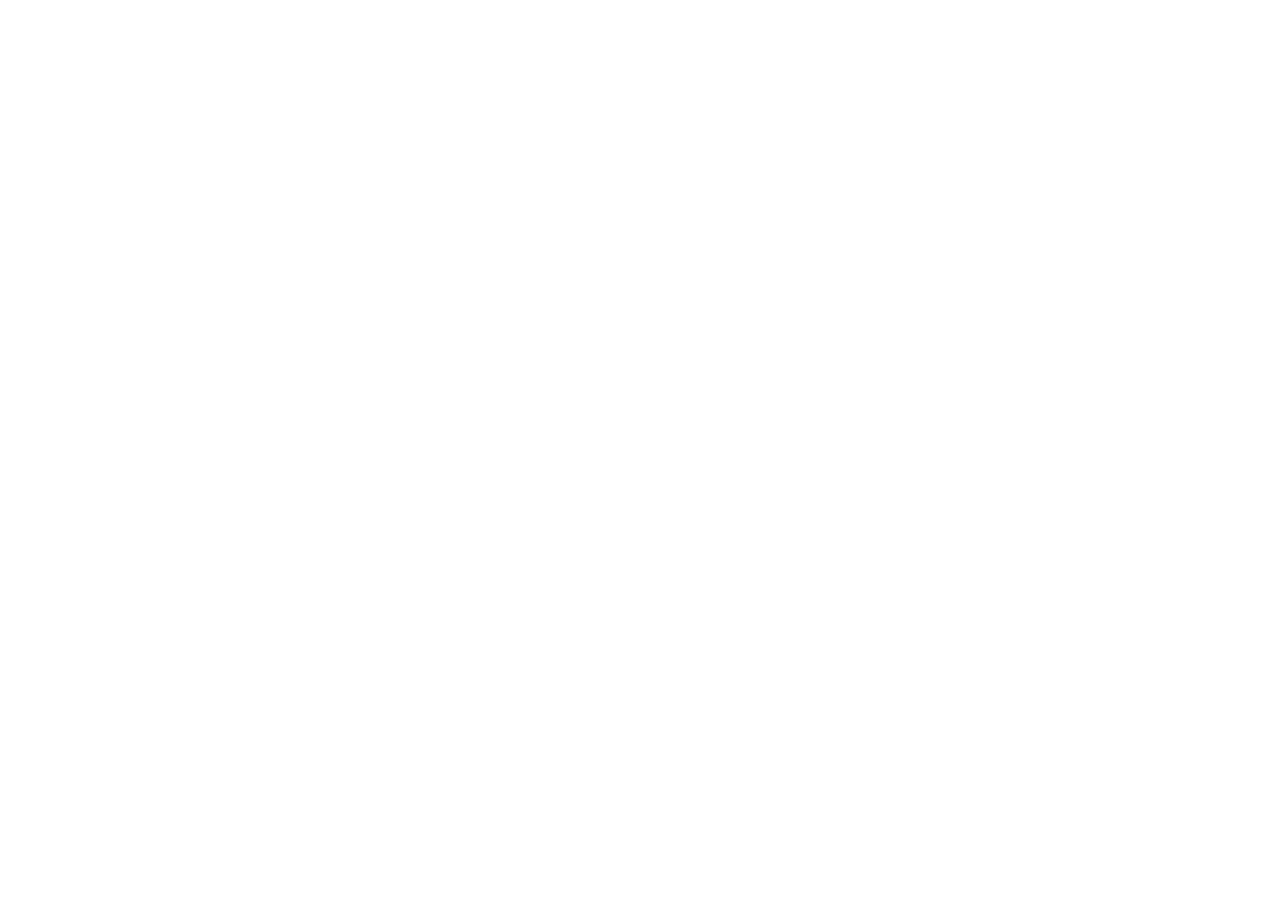
==== index.html @ 089ab348 "First html upload" ====
<!doctype html>
<html class="no-js" lang="es">
<head>
	<meta charset="utf-8">
	<meta http-equiv="x-ua-compatible" content="ie=edge">
	<title>Online Doctor Consultation Singapore | Virtual Doctor Singapore</title>
	<meta name="description" content="">
	<meta name="viewport" content="width=device-width, initial-scale=1, shrink-to-fit=no">
	<link href="assets/images/logo/favicon.png" rel="shortcut icon" type="image/x-icon">

	<!--stylesheet-->
	<!--bootstrap css-->
	<link rel="stylesheet" href="assets/css/bootstrap.min.css">
	<link rel="stylesheet" href="assets/css/animate.min.css">
	<!--fontawesome css-->
	<link rel="stylesheet" href="https://cdnjs.cloudflare.com/ajax/libs/font-awesome/4.7.0/css/font-awesome.min.css">
	<!--jquery css-->
	<script src="assets/css/jquery-ui.min.css"></script>
	<!--carousel css-->
	<link rel="stylesheet" href="assets/css/owl.carousel.min.css">
	<script src=""></script>
	<link rel="stylesheet" href="assets/css/owl.theme.default.min.css">
	<!--style css-->
	<link rel="stylesheet" href="assets/css/style.css">

	<link rel="stylesheet" href="assets/css/responsive.css">

</head>

<body id="page-top">
	<!--==========================================
				Start Header area
	===========================================-->

	<!--==========================================
		 		End Header area
	===========================================-->

	<!-- <div class="scroll-top">
		<a href="#"><i class="fas fa-angle-up"></i></a>
	</div> -->

	<!--jquery js-->
	<script src="assets/js/jquery.js"></script>
	<!--jquery ui js-->
	<script src="assets/js/jquery-ui.min.js"></script>
	<!--bootstrap js-->
	<script src="assets/js/bootstrap.bundle.min.js"></script>
	<!--carousel js-->
	<script src="assets/js/owl.carousel.min.js"></script>
	<!-- isotope -->
	<script src="assets/js/isotope.pkgd.min.js"></script>
	<!--custom js-->
	<script src="assets/js/custom.js"></script>
</body>

</html>
---- assets/css/style.css ----
body {
  margin: 0;
  padding: 0;
  font-family: 'Muli' !important;
  top:0 !important;
  font-size: 16px;
  font-weight: 400;
}

html, body, div, span, applet, object, iframe,
h1, h2, h3, h4, h5, h6, p, blockquote, pre,
a, abbr, acronym, address, big, cite, code,
del, dfn, em, img, ins, kbd, q, s, samp,
small, strike, strong, sub, sup, tt, var,
b, u, i, center,
dl, dt, dd, ol, ul, li,
fieldset, form, label, legend,
table, caption, tbody, tfoot, thead, tr, th, td,
article, aside, canvas, details, embed,
figure, figcaption, footer, header, hgroup,
menu, nav, output, ruby, section, summary,
time, mark, audio, video {
  margin: 0;
  padding: 0;
  border: 0;
  font-size: 100%;
  vertical-align: baseline; }

article, aside, details, figcaption, figure,
footer, header, hgroup, menu, nav, section {
  display: block; }

ol, ul {
  list-style: none; }

blockquote, q {
  quotes: none; }

blockquote:before, blockquote:after,
q:before, q:after {
  content: '';
  content: none; }

table {
  border-collapse: collapse;
  border-spacing: 0; }

h1 {
  margin: 0;
  padding: 0;
  list-style: none; }
h3 {
  margin: 0;
  padding: 0;
  list-style: none; }

h4 {
  margin: 0;
  padding: 0;
  list-style: none; }

h5 {
  margin: 0;
  padding: 0;
  list-style: none; }

h6 {
  margin: 0;
  padding: 0;
  list-style: none; }

p {
  margin: 0;
  padding: 0;
  list-style: none; }

ul {
  margin: 0;
  padding: 0;
  list-style: none; }

li {
  margin: 0;
  padding: 0;
  list-style: none; }

a {
  margin: 0;
  padding: 0;
  list-style: none;
  outline: none !important;
  text-decoration: none !important; 
}

input {
  outline: none !important; 
}

button {
  outline: none !important; 
}
img{
  max-width: 100%;
  height: auto;
}
.sp{
  padding-top: 110px;
  padding-bottom: 110px;
}
h1{
  font-size: 30px;
  font-weight: 900;
  line-height: normal;
  letter-spacing: 0.43px;
  color: #101820;
  margin-bottom: 17.6px;
  text-transform: uppercase;
}
h1 span{
  color: #00c1d5;
}
p{
  font-size: 16px;
  font-weight: normal;
  font-stretch: normal;
  font-style: normal;
  line-height: 1.28;
  letter-spacing: 0.26px;
  color: #101820;
}
p strong {
	color: #101820;
	font-size: 18px;
	padding-bottom: 8px;
	display: inline-block;
}
.bg_white{
  background-color: white;
}
.pt_0{
  padding-top: 0px;
}
.pb_0{
  padding-bottom: 0px;
}
.small_button a {
	font-family: Muli;
	font-size: 16px;
	font-weight: bold;
	font-stretch: normal;
	font-style: normal;
	line-height: normal;
	letter-spacing: normal;
	text-align: center;
	color: #ffffff;
	border-radius: 4px;
	background-color: #00c1d5;
	padding: 8px 27px;
	border-color: #00c1d5;
	margin-top: 15px !important;
	transition: 0.5s;
	display: inline-block;
}
.small_button a:hover{
	background-color: #101820;
}
#page-top {
    overflow-x: hidden !important;
    overflow-y: scroll !important;
}
---- assets/css/responsive.css ----
@media all and (min-width: 1501px) {
 
}
@media all and (max-width: 1266px) {
	.main_manu ul li a {
		font-size: 14px;
		margin-right: 25px;
	}

}
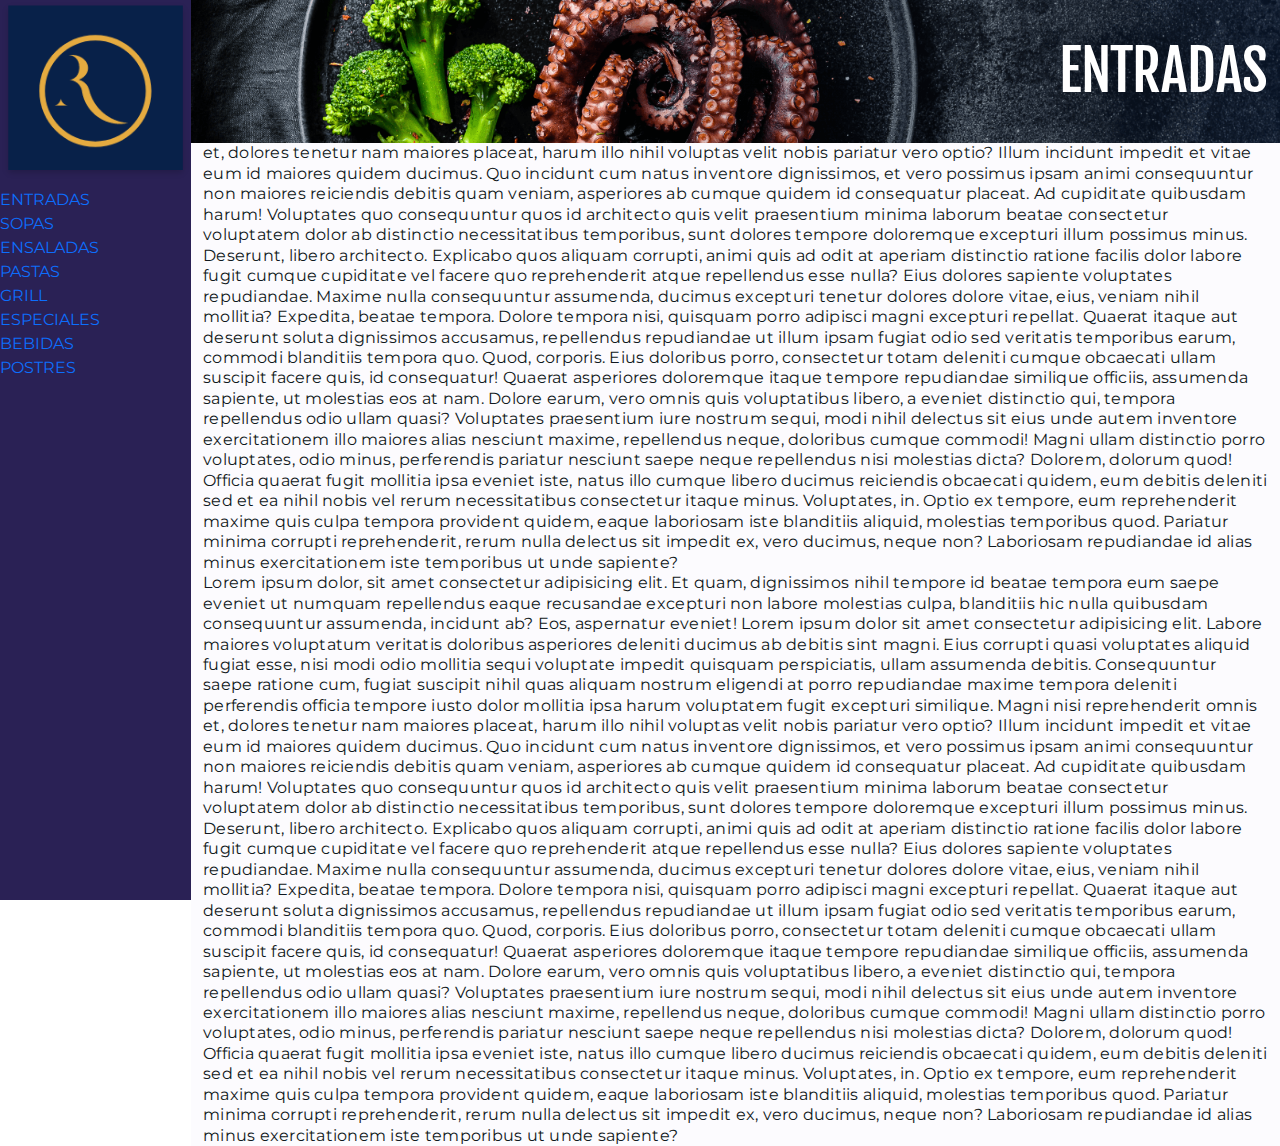
==== commit 9a93e4e4: "header top update" ====
--- a/index.html
+++ b/index.html
@@ -3,7 +3,7 @@
 <head>
 	<meta charset="utf-8">
 	<meta http-equiv="x-ua-compatible" content="ie=edge">
-	<title>Online Doctor Consultation Singapore | Virtual Doctor Singapore</title>
+	<title>Place R</title>
 	<meta name="description" content="">
 	<meta name="viewport" content="width=device-width, initial-scale=1, shrink-to-fit=no">
 	<link href="assets/images/logo/favicon.png" rel="shortcut icon" type="image/x-icon">
@@ -18,16 +18,98 @@
 	<script src="assets/css/jquery-ui.min.css"></script>
 	<!--carousel css-->
 	<link rel="stylesheet" href="assets/css/owl.carousel.min.css">
-	<script src=""></script>
 	<link rel="stylesheet" href="assets/css/owl.theme.default.min.css">
 	<!--style css-->
 	<link rel="stylesheet" href="assets/css/style.css">
-
 	<link rel="stylesheet" href="assets/css/responsive.css">
-
+	<!-- Google font  -->
+	<link href="https://fonts.googleapis.com/css2?family=Fjalla+One&family=Montserrat:wght@300;400;500;600;700&display=swap" rel="stylesheet">
 </head>
 
 <body id="page-top">
+
+	<div class="full_body_area">
+		<!--==========================================
+					Start Header area
+		===========================================-->
+		<div class="left_site_menu_area">
+			<div class="logo">
+				<a href=""><img src="assets/images/logo/logo.png" alt=""></a>
+			</div>
+			<div class="main_menu">
+				<ul>
+					<li><a href="">ENTRADAS</a></li>
+					<li><a href="">SOPAS</a></li>
+					<li><a href="">ENSALADAS</a></li>
+					<li><a href="">PASTAS</a></li>
+					<li><a href="">GRILL</a></li>
+					<li><a href="">ESPECIALES</a></li>
+					<li><a href="">BEBIDAS</a></li>
+					<li><a href="">POSTRES</a></li>
+				</ul>
+			</div>
+		</div>
+		<!--==========================================
+		 			End Header area
+		===========================================-->
+
+		<!--==========================================
+					Start Main Body Area
+		===========================================-->
+		<div class="right_body_content">
+			<!-- Top Common Header -->
+			<div class="common_top_header">
+				<div class="container">
+					<div class="row">
+						<div class="col-12">
+							<div class="top_title">
+								<h1>ENTRADAS</h1>
+							</div>
+						</div>
+					</div>
+				</div>
+			</div>
+			<!-- Top Common Header -->
+			<!-- Main Body content  -->
+			<div class="main_body_content">
+				<div class="container">
+					<div class="row">
+						<div class="col-12">
+							<p>Lorem ipsum dolor, sit amet consectetur adipisicing elit. Et quam, dignissimos nihil tempore id beatae tempora eum saepe eveniet ut numquam repellendus eaque recusandae excepturi non labore molestias culpa, blanditiis hic nulla quibusdam consequuntur assumenda, incidunt ab? Eos, aspernatur eveniet! Lorem ipsum dolor sit amet consectetur adipisicing elit. Labore maiores voluptatum veritatis doloribus asperiores deleniti ducimus ab debitis sint magni. Eius corrupti quasi voluptates aliquid fugiat esse, nisi modi odio mollitia sequi voluptate impedit quisquam perspiciatis, ullam assumenda debitis. Consequuntur saepe ratione cum, fugiat suscipit nihil quas aliquam nostrum eligendi at porro repudiandae maxime tempora deleniti perferendis officia tempore iusto dolor mollitia ipsa harum voluptatem fugit excepturi similique. Magni nisi reprehenderit omnis et, dolores tenetur nam maiores placeat, harum illo nihil voluptas velit nobis pariatur vero optio? Illum incidunt impedit et vitae eum id maiores quidem ducimus. Quo incidunt cum natus inventore dignissimos, et vero possimus ipsam animi consequuntur non maiores reiciendis debitis quam veniam, asperiores ab cumque quidem id consequatur placeat. Ad cupiditate quibusdam harum! Voluptates quo consequuntur quos id architecto quis velit praesentium minima laborum beatae consectetur voluptatem dolor ab distinctio necessitatibus temporibus, sunt dolores tempore doloremque excepturi illum possimus minus. Deserunt, libero architecto. Explicabo quos aliquam corrupti, animi quis ad odit at aperiam distinctio ratione facilis dolor labore fugit cumque cupiditate vel facere quo reprehenderit atque repellendus esse nulla? Eius dolores sapiente voluptates repudiandae. Maxime nulla consequuntur assumenda, ducimus excepturi tenetur dolores dolore vitae, eius, veniam nihil mollitia? Expedita, beatae tempora. Dolore tempora nisi, quisquam porro adipisci magni excepturi repellat. Quaerat itaque aut deserunt soluta dignissimos accusamus, repellendus repudiandae ut illum ipsam fugiat odio sed veritatis temporibus earum, commodi blanditiis tempora quo. Quod, corporis. Eius doloribus porro, consectetur totam deleniti cumque obcaecati ullam suscipit facere quis, id consequatur! Quaerat asperiores doloremque itaque tempore repudiandae similique officiis, assumenda sapiente, ut molestias eos at nam. Dolore earum, vero omnis quis voluptatibus libero, a eveniet distinctio qui, tempora repellendus odio ullam quasi? Voluptates praesentium iure nostrum sequi, modi nihil delectus sit eius unde autem inventore exercitationem illo maiores alias nesciunt maxime, repellendus neque, doloribus cumque commodi! Magni ullam distinctio porro voluptates, odio minus, perferendis pariatur nesciunt saepe neque repellendus nisi molestias dicta? Dolorem, dolorum quod! Officia quaerat fugit mollitia ipsa eveniet iste, natus illo cumque libero ducimus reiciendis obcaecati quidem, eum debitis deleniti sed et ea nihil nobis vel rerum necessitatibus consectetur itaque minus. Voluptates, in. Optio ex tempore, eum reprehenderit maxime quis culpa tempora provident quidem, eaque laboriosam iste blanditiis aliquid, molestias temporibus quod. Pariatur minima corrupti reprehenderit, rerum nulla delectus sit impedit ex, vero ducimus, neque non? Laboriosam repudiandae id alias minus exercitationem iste temporibus ut unde sapiente?</p>
+							<p>Lorem ipsum dolor, sit amet consectetur adipisicing elit. Et quam, dignissimos nihil tempore id beatae tempora eum saepe eveniet ut numquam repellendus eaque recusandae excepturi non labore molestias culpa, blanditiis hic nulla quibusdam consequuntur assumenda, incidunt ab? Eos, aspernatur eveniet! Lorem ipsum dolor sit amet consectetur adipisicing elit. Labore maiores voluptatum veritatis doloribus asperiores deleniti ducimus ab debitis sint magni. Eius corrupti quasi voluptates aliquid fugiat esse, nisi modi odio mollitia sequi voluptate impedit quisquam perspiciatis, ullam assumenda debitis. Consequuntur saepe ratione cum, fugiat suscipit nihil quas aliquam nostrum eligendi at porro repudiandae maxime tempora deleniti perferendis officia tempore iusto dolor mollitia ipsa harum voluptatem fugit excepturi similique. Magni nisi reprehenderit omnis et, dolores tenetur nam maiores placeat, harum illo nihil voluptas velit nobis pariatur vero optio? Illum incidunt impedit et vitae eum id maiores quidem ducimus. Quo incidunt cum natus inventore dignissimos, et vero possimus ipsam animi consequuntur non maiores reiciendis debitis quam veniam, asperiores ab cumque quidem id consequatur placeat. Ad cupiditate quibusdam harum! Voluptates quo consequuntur quos id architecto quis velit praesentium minima laborum beatae consectetur voluptatem dolor ab distinctio necessitatibus temporibus, sunt dolores tempore doloremque excepturi illum possimus minus. Deserunt, libero architecto. Explicabo quos aliquam corrupti, animi quis ad odit at aperiam distinctio ratione facilis dolor labore fugit cumque cupiditate vel facere quo reprehenderit atque repellendus esse nulla? Eius dolores sapiente voluptates repudiandae. Maxime nulla consequuntur assumenda, ducimus excepturi tenetur dolores dolore vitae, eius, veniam nihil mollitia? Expedita, beatae tempora. Dolore tempora nisi, quisquam porro adipisci magni excepturi repellat. Quaerat itaque aut deserunt soluta dignissimos accusamus, repellendus repudiandae ut illum ipsam fugiat odio sed veritatis temporibus earum, commodi blanditiis tempora quo. Quod, corporis. Eius doloribus porro, consectetur totam deleniti cumque obcaecati ullam suscipit facere quis, id consequatur! Quaerat asperiores doloremque itaque tempore repudiandae similique officiis, assumenda sapiente, ut molestias eos at nam. Dolore earum, vero omnis quis voluptatibus libero, a eveniet distinctio qui, tempora repellendus odio ullam quasi? Voluptates praesentium iure nostrum sequi, modi nihil delectus sit eius unde autem inventore exercitationem illo maiores alias nesciunt maxime, repellendus neque, doloribus cumque commodi! Magni ullam distinctio porro voluptates, odio minus, perferendis pariatur nesciunt saepe neque repellendus nisi molestias dicta? Dolorem, dolorum quod! Officia quaerat fugit mollitia ipsa eveniet iste, natus illo cumque libero ducimus reiciendis obcaecati quidem, eum debitis deleniti sed et ea nihil nobis vel rerum necessitatibus consectetur itaque minus. Voluptates, in. Optio ex tempore, eum reprehenderit maxime quis culpa tempora provident quidem, eaque laboriosam iste blanditiis aliquid, molestias temporibus quod. Pariatur minima corrupti reprehenderit, rerum nulla delectus sit impedit ex, vero ducimus, neque non? Laboriosam repudiandae id alias minus exercitationem iste temporibus ut unde sapiente?</p>
+						</div>
+					</div>
+				</div>
+			</div>
+			<!-- Main Body content  -->
+			<!-- Footer Area  -->
+			<footer class="footer_area">
+				<div class="container">
+					<div class="row">
+						<div class="col-12">
+							
+						</div>
+					</div>
+				</div>
+			</footer>
+			<!-- Footer Area  -->
+		</div>
+		<!--==========================================
+					End Main Body Area
+		===========================================-->
+
+	</div>
+	
+
+
+
+
+
+
+
+
+
+
 	<!--==========================================
 				Start Header area
 	===========================================-->
@@ -36,9 +118,6 @@
 		 		End Header area
 	===========================================-->
 
-	<!-- <div class="scroll-top">
-		<a href="#"><i class="fas fa-angle-up"></i></a>
-	</div> -->
 
 	<!--jquery js-->
 	<script src="assets/js/jquery.js"></script>
--- a/assets/css/style.css
+++ b/assets/css/style.css
@@ -1,10 +1,10 @@
 body {
   margin: 0;
   padding: 0;
-  font-family: 'Muli' !important;
   top:0 !important;
   font-size: 16px;
   font-weight: 400;
+  font-family: 'Montserrat', sans-serif;
 }
 
 html, body, div, span, applet, object, iframe,
@@ -108,13 +108,11 @@
   padding-bottom: 110px;
 }
 h1{
-  font-size: 30px;
-  font-weight: 900;
-  line-height: normal;
-  letter-spacing: 0.43px;
-  color: #101820;
-  margin-bottom: 17.6px;
+  font-size: 56px;
+  font-weight: 400;
+  color: #FFF;
   text-transform: uppercase;
+  font-family: 'Fjalla One', sans-serif;
 }
 h1 span{
   color: #00c1d5;
@@ -169,3 +167,38 @@
     overflow-y: scroll !important;
 }
 
+/* Menu page Area  */
+.full_body_area {
+	display: -webkit-box;
+	display: -ms-flexbox;
+	display: flex;
+	-webkit-box-pack: flex-end;;
+	-ms-flex-pack: flex-end;;
+	justify-content: flex-end;
+	overflow: hidden;
+}
+.left_site_menu_area {
+	width: 191px;
+	overflow: hidden;
+	height: 100vh;
+	background: #2A2155;
+	position: fixed;
+	z-index: 1;
+	top: 0;
+	left: 0;
+}
+.right_body_content {
+	width: calc(100% - 191px);
+	height: 100%;
+	background: #FCFBFE;
+}
+.common_top_header {
+	background: url('../images/banner/banner-1.png') no-repeat 0 0 / cover;
+	position: fixed;
+	width: calc(100% - 191px);
+	display: s;
+}
+.top_title h1 {
+	text-align: right;
+	padding: 38px 0px;
+}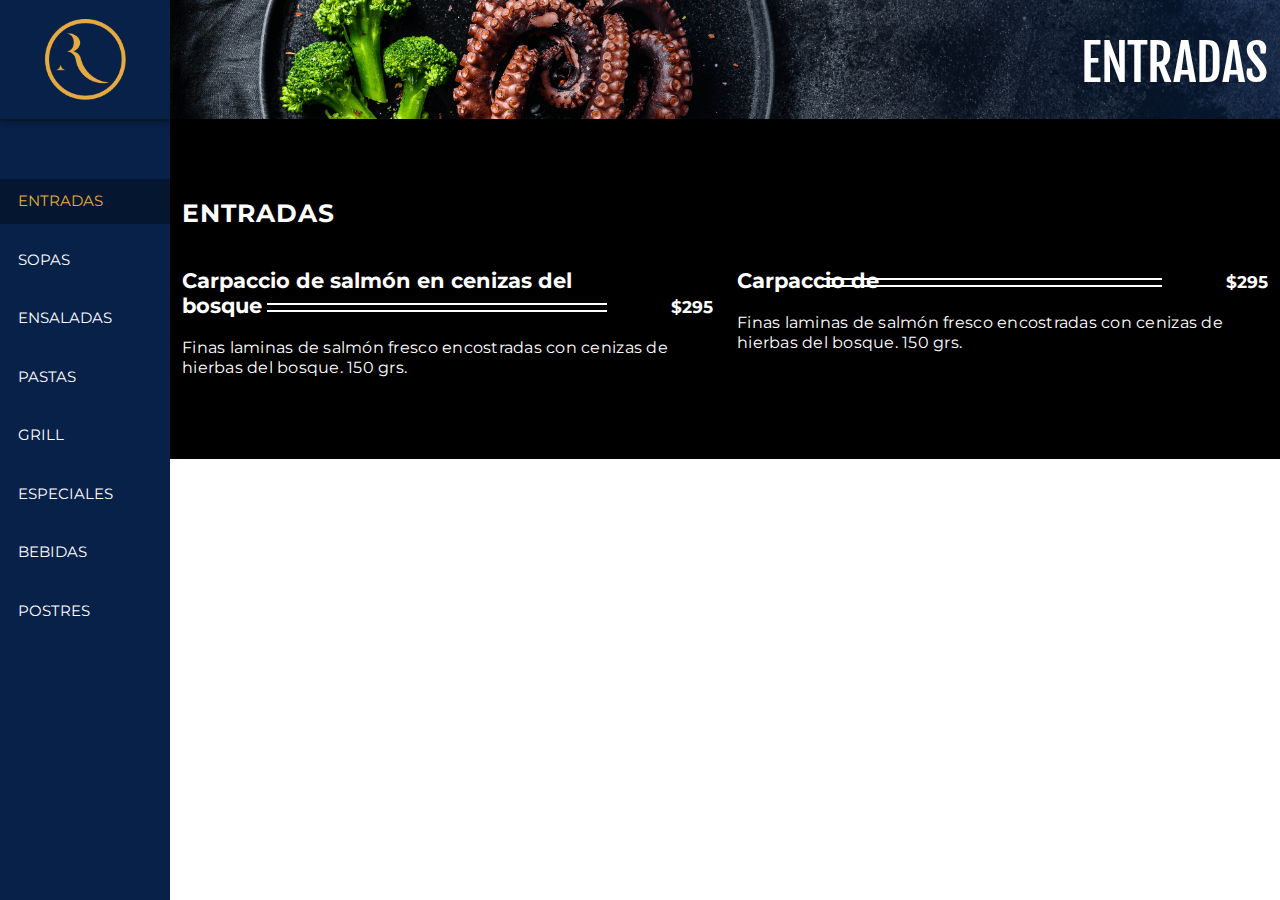
==== commit 27a6ab54: "last update" ====
--- a/index.html
+++ b/index.html
@@ -34,11 +34,11 @@
 		===========================================-->
 		<div class="left_site_menu_area">
 			<div class="logo">
-				<a href=""><img src="assets/images/logo/logo.png" alt=""></a>
+				<a href="index.html"><img src="assets/images/logo/logo.png" alt="logo"></a>
 			</div>
 			<div class="main_menu">
 				<ul>
-					<li><a href="">ENTRADAS</a></li>
+					<li><a class="menu_active" href="">ENTRADAS</a></li>
 					<li><a href="">SOPAS</a></li>
 					<li><a href="">ENSALADAS</a></li>
 					<li><a href="">PASTAS</a></li>
@@ -71,12 +71,35 @@
 			</div>
 			<!-- Top Common Header -->
 			<!-- Main Body content  -->
-			<div class="main_body_content">
+			<div class="main_body_content sp">
 				<div class="container">
 					<div class="row">
 						<div class="col-12">
-							<p>Lorem ipsum dolor, sit amet consectetur adipisicing elit. Et quam, dignissimos nihil tempore id beatae tempora eum saepe eveniet ut numquam repellendus eaque recusandae excepturi non labore molestias culpa, blanditiis hic nulla quibusdam consequuntur assumenda, incidunt ab? Eos, aspernatur eveniet! Lorem ipsum dolor sit amet consectetur adipisicing elit. Labore maiores voluptatum veritatis doloribus asperiores deleniti ducimus ab debitis sint magni. Eius corrupti quasi voluptates aliquid fugiat esse, nisi modi odio mollitia sequi voluptate impedit quisquam perspiciatis, ullam assumenda debitis. Consequuntur saepe ratione cum, fugiat suscipit nihil quas aliquam nostrum eligendi at porro repudiandae maxime tempora deleniti perferendis officia tempore iusto dolor mollitia ipsa harum voluptatem fugit excepturi similique. Magni nisi reprehenderit omnis et, dolores tenetur nam maiores placeat, harum illo nihil voluptas velit nobis pariatur vero optio? Illum incidunt impedit et vitae eum id maiores quidem ducimus. Quo incidunt cum natus inventore dignissimos, et vero possimus ipsam animi consequuntur non maiores reiciendis debitis quam veniam, asperiores ab cumque quidem id consequatur placeat. Ad cupiditate quibusdam harum! Voluptates quo consequuntur quos id architecto quis velit praesentium minima laborum beatae consectetur voluptatem dolor ab distinctio necessitatibus temporibus, sunt dolores tempore doloremque excepturi illum possimus minus. Deserunt, libero architecto. Explicabo quos aliquam corrupti, animi quis ad odit at aperiam distinctio ratione facilis dolor labore fugit cumque cupiditate vel facere quo reprehenderit atque repellendus esse nulla? Eius dolores sapiente voluptates repudiandae. Maxime nulla consequuntur assumenda, ducimus excepturi tenetur dolores dolore vitae, eius, veniam nihil mollitia? Expedita, beatae tempora. Dolore tempora nisi, quisquam porro adipisci magni excepturi repellat. Quaerat itaque aut deserunt soluta dignissimos accusamus, repellendus repudiandae ut illum ipsam fugiat odio sed veritatis temporibus earum, commodi blanditiis tempora quo. Quod, corporis. Eius doloribus porro, consectetur totam deleniti cumque obcaecati ullam suscipit facere quis, id consequatur! Quaerat asperiores doloremque itaque tempore repudiandae similique officiis, assumenda sapiente, ut molestias eos at nam. Dolore earum, vero omnis quis voluptatibus libero, a eveniet distinctio qui, tempora repellendus odio ullam quasi? Voluptates praesentium iure nostrum sequi, modi nihil delectus sit eius unde autem inventore exercitationem illo maiores alias nesciunt maxime, repellendus neque, doloribus cumque commodi! Magni ullam distinctio porro voluptates, odio minus, perferendis pariatur nesciunt saepe neque repellendus nisi molestias dicta? Dolorem, dolorum quod! Officia quaerat fugit mollitia ipsa eveniet iste, natus illo cumque libero ducimus reiciendis obcaecati quidem, eum debitis deleniti sed et ea nihil nobis vel rerum necessitatibus consectetur itaque minus. Voluptates, in. Optio ex tempore, eum reprehenderit maxime quis culpa tempora provident quidem, eaque laboriosam iste blanditiis aliquid, molestias temporibus quod. Pariatur minima corrupti reprehenderit, rerum nulla delectus sit impedit ex, vero ducimus, neque non? Laboriosam repudiandae id alias minus exercitationem iste temporibus ut unde sapiente?</p>
-							<p>Lorem ipsum dolor, sit amet consectetur adipisicing elit. Et quam, dignissimos nihil tempore id beatae tempora eum saepe eveniet ut numquam repellendus eaque recusandae excepturi non labore molestias culpa, blanditiis hic nulla quibusdam consequuntur assumenda, incidunt ab? Eos, aspernatur eveniet! Lorem ipsum dolor sit amet consectetur adipisicing elit. Labore maiores voluptatum veritatis doloribus asperiores deleniti ducimus ab debitis sint magni. Eius corrupti quasi voluptates aliquid fugiat esse, nisi modi odio mollitia sequi voluptate impedit quisquam perspiciatis, ullam assumenda debitis. Consequuntur saepe ratione cum, fugiat suscipit nihil quas aliquam nostrum eligendi at porro repudiandae maxime tempora deleniti perferendis officia tempore iusto dolor mollitia ipsa harum voluptatem fugit excepturi similique. Magni nisi reprehenderit omnis et, dolores tenetur nam maiores placeat, harum illo nihil voluptas velit nobis pariatur vero optio? Illum incidunt impedit et vitae eum id maiores quidem ducimus. Quo incidunt cum natus inventore dignissimos, et vero possimus ipsam animi consequuntur non maiores reiciendis debitis quam veniam, asperiores ab cumque quidem id consequatur placeat. Ad cupiditate quibusdam harum! Voluptates quo consequuntur quos id architecto quis velit praesentium minima laborum beatae consectetur voluptatem dolor ab distinctio necessitatibus temporibus, sunt dolores tempore doloremque excepturi illum possimus minus. Deserunt, libero architecto. Explicabo quos aliquam corrupti, animi quis ad odit at aperiam distinctio ratione facilis dolor labore fugit cumque cupiditate vel facere quo reprehenderit atque repellendus esse nulla? Eius dolores sapiente voluptates repudiandae. Maxime nulla consequuntur assumenda, ducimus excepturi tenetur dolores dolore vitae, eius, veniam nihil mollitia? Expedita, beatae tempora. Dolore tempora nisi, quisquam porro adipisci magni excepturi repellat. Quaerat itaque aut deserunt soluta dignissimos accusamus, repellendus repudiandae ut illum ipsam fugiat odio sed veritatis temporibus earum, commodi blanditiis tempora quo. Quod, corporis. Eius doloribus porro, consectetur totam deleniti cumque obcaecati ullam suscipit facere quis, id consequatur! Quaerat asperiores doloremque itaque tempore repudiandae similique officiis, assumenda sapiente, ut molestias eos at nam. Dolore earum, vero omnis quis voluptatibus libero, a eveniet distinctio qui, tempora repellendus odio ullam quasi? Voluptates praesentium iure nostrum sequi, modi nihil delectus sit eius unde autem inventore exercitationem illo maiores alias nesciunt maxime, repellendus neque, doloribus cumque commodi! Magni ullam distinctio porro voluptates, odio minus, perferendis pariatur nesciunt saepe neque repellendus nisi molestias dicta? Dolorem, dolorum quod! Officia quaerat fugit mollitia ipsa eveniet iste, natus illo cumque libero ducimus reiciendis obcaecati quidem, eum debitis deleniti sed et ea nihil nobis vel rerum necessitatibus consectetur itaque minus. Voluptates, in. Optio ex tempore, eum reprehenderit maxime quis culpa tempora provident quidem, eaque laboriosam iste blanditiis aliquid, molestias temporibus quod. Pariatur minima corrupti reprehenderit, rerum nulla delectus sit impedit ex, vero ducimus, neque non? Laboriosam repudiandae id alias minus exercitationem iste temporibus ut unde sapiente?</p>
+							<div class="title">
+								<h2>ENTRADAS</h2>
+							</div>
+						</div>
+					</div>
+					<div class="row">
+						<div class="col-md-6">
+							<div class="item_block_price">
+								<div class="price_title">
+									<h3>Carpaccio de salmón en cenizas del bosque</h3>
+									<strong>$295</strong>
+								</div>
+								<p>Finas laminas de salmón fresco encostradas con cenizas de hierbas del bosque.
+									150 grs.</p>
+							</div>
+						</div>
+						<div class="col-md-6">
+							<div class="item_block_price">
+								<div class="price_title">
+									<h3>Carpaccio de </h3>
+									<strong>$295</strong>
+								</div>
+								<p>Finas laminas de salmón fresco encostradas con cenizas de hierbas del bosque.
+									150 grs.</p>
+							</div>
 						</div>
 					</div>
 				</div>
@@ -87,7 +110,7 @@
 				<div class="container">
 					<div class="row">
 						<div class="col-12">
-							
+
 						</div>
 					</div>
 				</div>
@@ -100,14 +123,6 @@
 
 	</div>
 	
-
-
-
-
-
-
-
-
 
 
 	<!--==========================================
--- a/assets/css/style.css
+++ b/assets/css/style.css
@@ -6,7 +6,6 @@
   font-weight: 400;
   font-family: 'Montserrat', sans-serif;
 }
-
 html, body, div, span, applet, object, iframe,
 h1, h2, h3, h4, h5, h6, p, blockquote, pre,
 a, abbr, acronym, address, big, cite, code,
@@ -89,7 +88,8 @@
   padding: 0;
   list-style: none;
   outline: none !important;
-  text-decoration: none !important; 
+  text-decoration: none !important;
+  display: inline-block; 
 }
 
 input {
@@ -104,11 +104,11 @@
   height: auto;
 }
 .sp{
-  padding-top: 110px;
-  padding-bottom: 110px;
+  padding-top: 80px;
+  padding-bottom: 80px;
 }
 h1{
-  font-size: 56px;
+  font-size: 50px;
   font-weight: 400;
   color: #FFF;
   text-transform: uppercase;
@@ -124,7 +124,7 @@
   font-style: normal;
   line-height: 1.28;
   letter-spacing: 0.26px;
-  color: #101820;
+  color: #FFF;
 }
 p strong {
 	color: #101820;
@@ -178,27 +178,118 @@
 	overflow: hidden;
 }
 .left_site_menu_area {
-	width: 191px;
+	width: 170px;
 	overflow: hidden;
 	height: 100vh;
-	background: #2A2155;
+	background: #082149;
 	position: fixed;
 	z-index: 1;
 	top: 0;
 	left: 0;
 }
 .right_body_content {
-	width: calc(100% - 191px);
+	width: calc(100% - 170px);
 	height: 100%;
 	background: #FCFBFE;
 }
 .common_top_header {
 	background: url('../images/banner/banner-1.png') no-repeat 0 0 / cover;
 	position: fixed;
-	width: calc(100% - 191px);
-	display: s;
+	width: calc(100% - 170px);
+  height: 119px;
+  z-index: 1010;
 }
 .top_title h1 {
 	text-align: right;
-	padding: 38px 0px;
+	padding: 26px 0px;
+	margin-top: 7px;
+}
+.main_body_content {
+	margin-top: 118px;
+	background: #000000;
+}
+.logo a {
+	text-align: center;
+	box-shadow: 0px 0px 6px 1px #0d0d0d;
+	height: 119px;
+	display: flex;
+	align-items: center;
+	justify-content: center;
+}
+.logo a img {
+	height: 81px;
+	text-align: center;
+}
+.main_menu {
+	margin-top: 60px;
+}
+.main_menu ul li a {
+	color: #FFF;
+	text-transform: uppercase;
+	font-size: 15px;
+	font-weight: 400;
+	padding: 11px 18px;
+	margin-bottom: 14px;
+	width: 100%;
+	transition: 0.5s;
+}
+.main_menu ul li a:hover{
+  background: #051630;
+  color: #E5AB40;
+}
+.menu_active{
+  background: #051630;
+  color: #E5AB40 !important;
+}
+.title h2 {
+	font-size: 25px;
+	color: #FFF;
+	font-weight: 700;
+	margin-bottom: 40px;
+	letter-spacing: 1px;
+	display: inline-block;
+}
+.price_title {
+	color: #FFF;
+	display: flex;
+	justify-content: space-between;
+	align-items: flex-end;
+	margin-bottom: 20px;
+}
+.price_title h3 {
+	font-size: 21px;
+	font-weight: 700;
+	width: 80%;
+	line-height: normal;
+	color: #FFF;
+	position: relative;
+	display: inline-block;
+	background-color: black;
+}
+.price_title h3::after {
+	position: absolute;
+	content: "";
+	width: inherit;
+	height: 2px;
+	background: #FFF;
+	bottom: 13px;
+	z-index: 0;
+	right: 0;
+}
+.price_title h3::before {
+	position: absolute;
+	content: "";
+	width: inherit;
+	height: 2px;
+	background: #FFF;
+	bottom: 6px;
+	z-index: 0;
+	right: 0;
+}
+.price_title strong {
+	color: #ffffff;
+	font-size: 17px;
+	display: block;
+	overflow: hidden;
+	line-height: 22px;
 }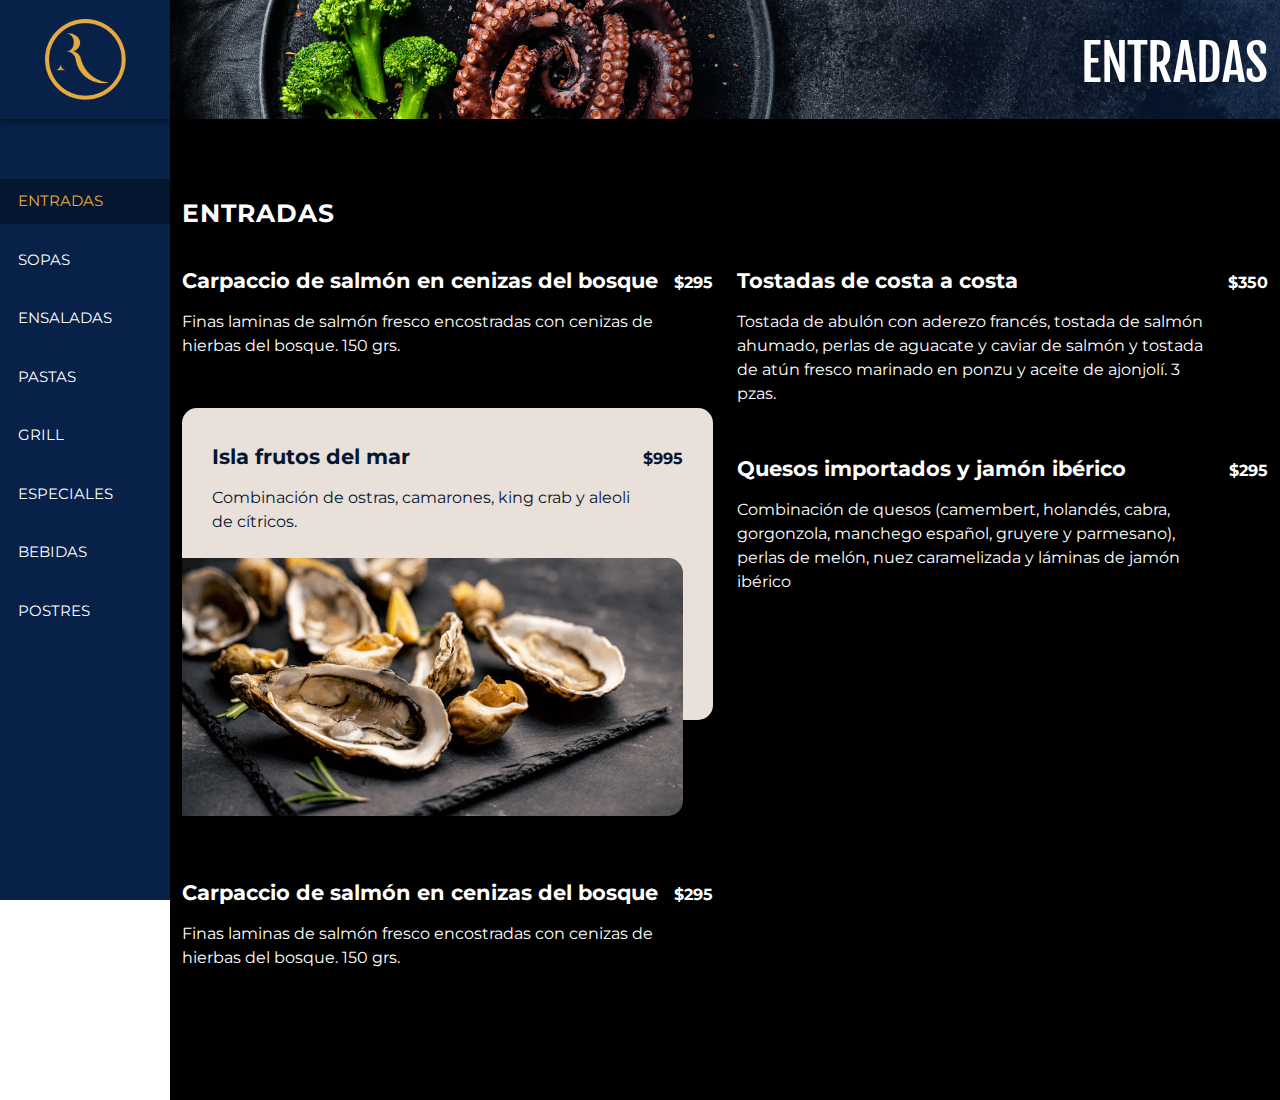
==== commit 7fb692ad: "home section update" ====
--- a/index.html
+++ b/index.html
@@ -82,24 +82,96 @@
 					</div>
 					<div class="row">
 						<div class="col-md-6">
-							<div class="item_block_price">
-								<div class="price_title">
-									<h3>Carpaccio de salmón en cenizas del bosque</h3>
-									<strong>$295</strong>
+							<!-- Single Item Price  -->
+							<div class="item_block_price">
+								<div class="price_title_top">
+									<div class="price_title">
+										<h3>Carpaccio de salmón en cenizas del bosque</h3>
+									</div>
+									<div class="p_price">
+										<strong>$295</strong>
+									</div>
 								</div>
 								<p>Finas laminas de salmón fresco encostradas con cenizas de hierbas del bosque.
 									150 grs.</p>
 							</div>
-						</div>
-						<div class="col-md-6">
-							<div class="item_block_price">
-								<div class="price_title">
-									<h3>Carpaccio de </h3>
-									<strong>$295</strong>
+							<!-- Single Item Price  -->
+
+							<!-- Item Price Image  -->
+							<div class="item_price_with_image_block_area">
+								<div class="item_price_with_image_block">
+									<div class="item_block_price">
+										<div class="price_title_top">
+											<div class="price_title">
+												<h3>Isla frutos del mar</h3>
+											</div>
+											<div class="p_price">
+												<strong>$995</strong>
+											</div>
+										</div>
+										<p>Combinación de ostras, camarones, king crab y aleoli de cítricos.</p>
+									</div>
+								</div>
+								<div class="food_image">
+									<img src="assets/images/food/food-1.png" alt="Food Image">
+								</div>
+							</div>
+							<!-- Item Price Image  -->
+							<!-- Single Item Price  -->
+							<div class="item_block_price">
+								<div class="price_title_top">
+									<div class="price_title">
+										<h3>Carpaccio de salmón en cenizas del bosque</h3>
+									</div>
+									<div class="p_price">
+										<strong>$295</strong>
+									</div>
 								</div>
 								<p>Finas laminas de salmón fresco encostradas con cenizas de hierbas del bosque.
 									150 grs.</p>
 							</div>
+							<!-- Single Item Price  -->
+
+
+
+
+
+
+
+						</div>
+
+
+
+
+
+						<div class="col-md-6">
+							<!-- Single Item Price  -->
+							<div class="item_block_price">
+								<div class="price_title_top">
+									<div class="price_title">
+										<h3>Tostadas de costa a costa </h3>
+									</div>
+									<div class="p_price">
+										<strong>$350</strong>
+									</div>
+								</div>
+								<p>Tostada de abulón con aderezo francés, tostada de salmón ahumado, perlas de aguacate y caviar de salmón y tostada de atún fresco marinado en ponzu y aceite de ajonjolí.
+									3 pzas.</p>
+							</div>
+							<!-- Single Item Price  -->
+							<!-- Single Item Price  -->
+							<div class="item_block_price">
+								<div class="price_title_top">
+									<div class="price_title">
+										<h3>Quesos importados y jamón ibérico </h3>
+									</div>
+									<div class="p_price">
+										<strong>$295</strong>
+									</div>
+								</div>
+								<p>Combinación de quesos (camembert, holandés, cabra, gorgonzola, manchego español, gruyere y parmesano), perlas de melón, nuez caramelizada y láminas de jamón ibérico</p>
+							</div>
+							<!-- Single Item Price  -->
 						</div>
 					</div>
 				</div>
--- a/assets/css/style.css
+++ b/assets/css/style.css
@@ -117,14 +117,10 @@
 h1 span{
   color: #00c1d5;
 }
-p{
-  font-size: 16px;
-  font-weight: normal;
-  font-stretch: normal;
-  font-style: normal;
-  line-height: 1.28;
-  letter-spacing: 0.26px;
-  color: #FFF;
+p {
+	font-size: 16px;
+	font-weight: 400;
+	color: #FFF;
 }
 p strong {
 	color: #101820;
@@ -249,47 +245,79 @@
 	letter-spacing: 1px;
 	display: inline-block;
 }
-.price_title {
-	color: #FFF;
+.price_title_top {
 	display: flex;
 	justify-content: space-between;
 	align-items: flex-end;
-	margin-bottom: 20px;
+	margin-bottom: 15px;
+}
+.p_price strong{
+	color: #ffffff;
 }
 .price_title h3 {
 	font-size: 21px;
 	font-weight: 700;
-	width: 80%;
 	line-height: normal;
 	color: #FFF;
+	display: inline-block;
 	position: relative;
-	display: inline-block;
-	background-color: black;
-}
-.price_title h3::after {
+}
+/* .price_title h3::after {
 	position: absolute;
 	content: "";
-	width: inherit;
+	width: 100%;
 	height: 2px;
 	background: #FFF;
 	bottom: 13px;
-	z-index: 0;
 	right: 0;
 }
 .price_title h3::before {
 	position: absolute;
 	content: "";
-	width: inherit;
+	width: 100%;
 	height: 2px;
 	background: #FFF;
 	bottom: 6px;
-	z-index: 0;
 	right: 0;
-}
+} */
 .price_title strong {
 	color: #ffffff;
 	font-size: 17px;
 	display: block;
 	overflow: hidden;
 	line-height: 22px;
+}
+.item_block_price p {
+	width: 90%;
+}
+.item_block_price {
+	margin-bottom: 50px;
+}
+.item_price_with_image_block_area {
+	position: relative;
+	margin-bottom: 160px;
+}
+.item_price_with_image_block {
+	background: #E8E0D9;
+	border-radius: 15px;
+	padding: 36px 30px 136px 30px;
+}
+.item_price_with_image_block p {
+	color: #051630;
+}
+.item_price_with_image_block .price_title h3 {
+	color: #051630;
+}
+.item_price_with_image_block .p_price strong {
+	color: #051630;
+}
+.food_image {
+	position: absolute;
+	top: 150px;
+	right: 30px;
+}
+.food_image img {
+	width: 100%;
+	border-top-right-radius: 15px;
+	border-bottom-right-radius: 15px;
 }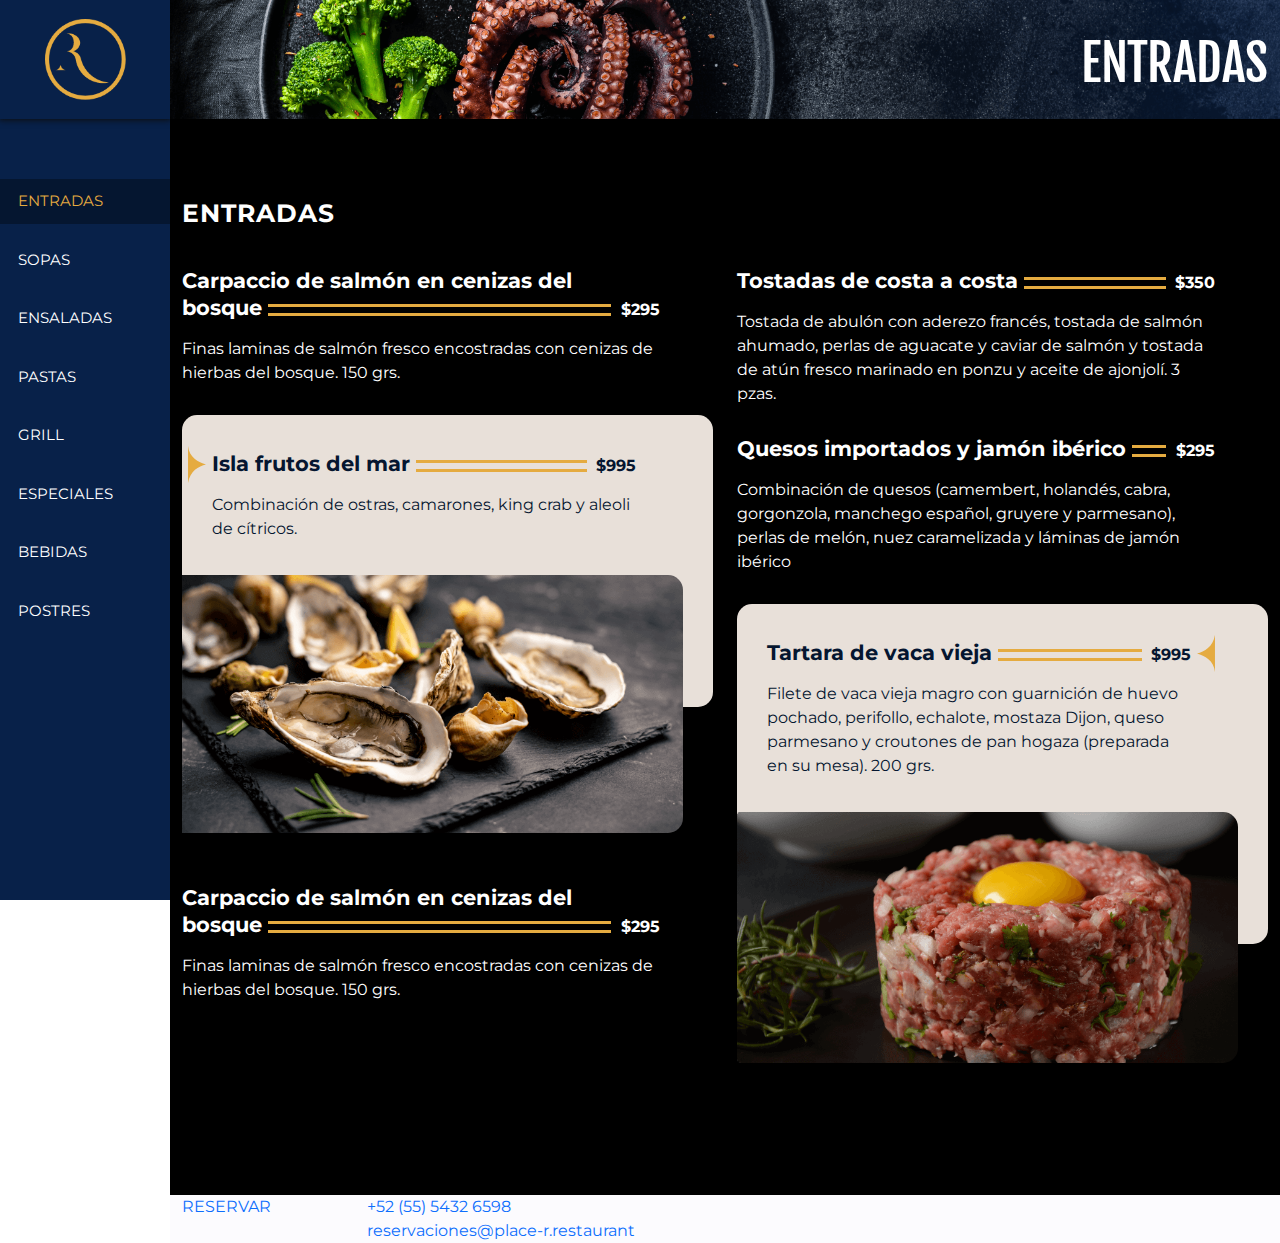
==== commit 7c125988: "last fix border new page create" ====
--- a/index.html
+++ b/index.html
@@ -39,8 +39,8 @@
 			<div class="main_menu">
 				<ul>
 					<li><a class="menu_active" href="">ENTRADAS</a></li>
-					<li><a href="">SOPAS</a></li>
-					<li><a href="">ENSALADAS</a></li>
+					<li><a href="shops.html">SOPAS</a></li>
+					<li><a href="ensaladas.html">ENSALADAS</a></li>
 					<li><a href="">PASTAS</a></li>
 					<li><a href="">GRILL</a></li>
 					<li><a href="">ESPECIALES</a></li>
@@ -101,7 +101,7 @@
 							<div class="item_price_with_image_block_area">
 								<div class="item_price_with_image_block">
 									<div class="item_block_price">
-										<div class="price_title_top">
+										<div class="price_title_top left_after_icon">
 											<div class="price_title">
 												<h3>Isla frutos del mar</h3>
 											</div>
@@ -132,17 +132,7 @@
 							</div>
 							<!-- Single Item Price  -->
 
-
-
-
-
-
-
-						</div>
-
-
-
-
+						</div>
 
 						<div class="col-md-6">
 							<!-- Single Item Price  -->
@@ -172,6 +162,27 @@
 								<p>Combinación de quesos (camembert, holandés, cabra, gorgonzola, manchego español, gruyere y parmesano), perlas de melón, nuez caramelizada y láminas de jamón ibérico</p>
 							</div>
 							<!-- Single Item Price  -->
+							<!-- Item Price Image  -->
+							<div class="item_price_with_image_block_area">
+								<div class="item_price_with_image_block">
+									<div class="item_block_price">
+										<div class="price_title_top right_after_icon">
+											<div class="price_title">
+												<h3>Tartara de vaca vieja</h3>
+											</div>
+											<div class="p_price">
+												<strong>$995</strong>
+											</div>
+										</div>
+										<p>Filete de vaca vieja magro con guarnición de huevo pochado, perifollo, echalote, mostaza Dijon, queso parmesano y croutones de pan hogaza (preparada en su mesa).
+											200 grs.</p>
+									</div>
+								</div>
+								<div class="food_image">
+									<img src="assets/images/food/food-2.png" alt="Food Image">
+								</div>
+							</div>
+							<!-- Item Price Image  -->
 						</div>
 					</div>
 				</div>
@@ -181,8 +192,18 @@
 			<footer class="footer_area">
 				<div class="container">
 					<div class="row">
-						<div class="col-12">
-
+						<div class="col-md-2">
+							<div class="footer_btn">
+								<a href="#">RESERVAR</a>
+							</div>
+						</div>
+						<div class="col-md-6">
+							<div class="footer_menu">
+								<ul>
+									<li><a href="#">+52 (55) 5432 6598</a></li>
+									<li><a href="">reservaciones@place-r.restaurant</a></li>
+								</ul>
+							</div>
 						</div>
 					</div>
 				</div>
--- a/assets/css/style.css
+++ b/assets/css/style.css
@@ -250,6 +250,7 @@
 	justify-content: space-between;
 	align-items: flex-end;
 	margin-bottom: 15px;
+	width: 90%;
 }
 .p_price strong{
 	color: #ffffff;
@@ -259,27 +260,27 @@
 	font-weight: 700;
 	line-height: normal;
 	color: #FFF;
-	display: inline-block;
+	display: inline;
+	background: #000 !important;
+	z-index: 9;
 	position: relative;
-}
-/* .price_title h3::after {
-	position: absolute;
+	padding-right: 6px;
+}
+.price_title::after {
 	content: "";
 	width: 100%;
-	height: 2px;
-	background: #FFF;
-	bottom: 13px;
-	right: 0;
-}
-.price_title h3::before {
+	height: 12px;
+	border-top: 3px solid #E5AB40;
+	border-bottom: 3px solid #E5AB40;
+	display: inline-block;
 	position: absolute;
-	content: "";
-	width: 100%;
-	height: 2px;
-	background: #FFF;
+	left: 0;
 	bottom: 6px;
-	right: 0;
-} */
+}
+.price_title {
+	position: relative;
+	width: calc(100% - 49px);
+}
 .price_title strong {
 	color: #ffffff;
 	font-size: 17px;
@@ -291,11 +292,10 @@
 	width: 90%;
 }
 .item_block_price {
-	margin-bottom: 50px;
+	margin-bottom: 30px;
 }
 .item_price_with_image_block_area {
-	position: relative;
-	margin-bottom: 160px;
+	margin-bottom: 45px;
 }
 .item_price_with_image_block {
 	background: #E8E0D9;
@@ -307,17 +307,45 @@
 }
 .item_price_with_image_block .price_title h3 {
 	color: #051630;
+	background-color: #E8E0D9 !important;
 }
 .item_price_with_image_block .p_price strong {
 	color: #051630;
 }
 .food_image {
-	position: absolute;
-	top: 150px;
-	right: 30px;
+	margin-top: -132px;
+	margin-right: 30px;
 }
 .food_image img {
 	width: 100%;
 	border-top-right-radius: 15px;
 	border-bottom-right-radius: 15px;
+}
+.left_after_icon{
+	position: relative;
+}
+.left_after_icon::after {
+	position: absolute;
+	content: "";
+	background-image: url('../images/icon/left_after.png');
+	width: 18px;
+	height: 37px;
+	left: -24px;
+	top: -5px;
+	background-repeat: no-repeat;
+	background-size: 100% 100%;
+}
+.right_after_icon{
+	position: relative;
+}
+.right_after_icon::after {
+	position: absolute;
+	content: "";
+	background-image: url('../images/icon/right_after.png');
+	width: 18px;
+	height: 37px;
+	right: -24px;
+	top: -5px;
+	background-repeat: no-repeat;
+	background-size: 100% 100%;
 }